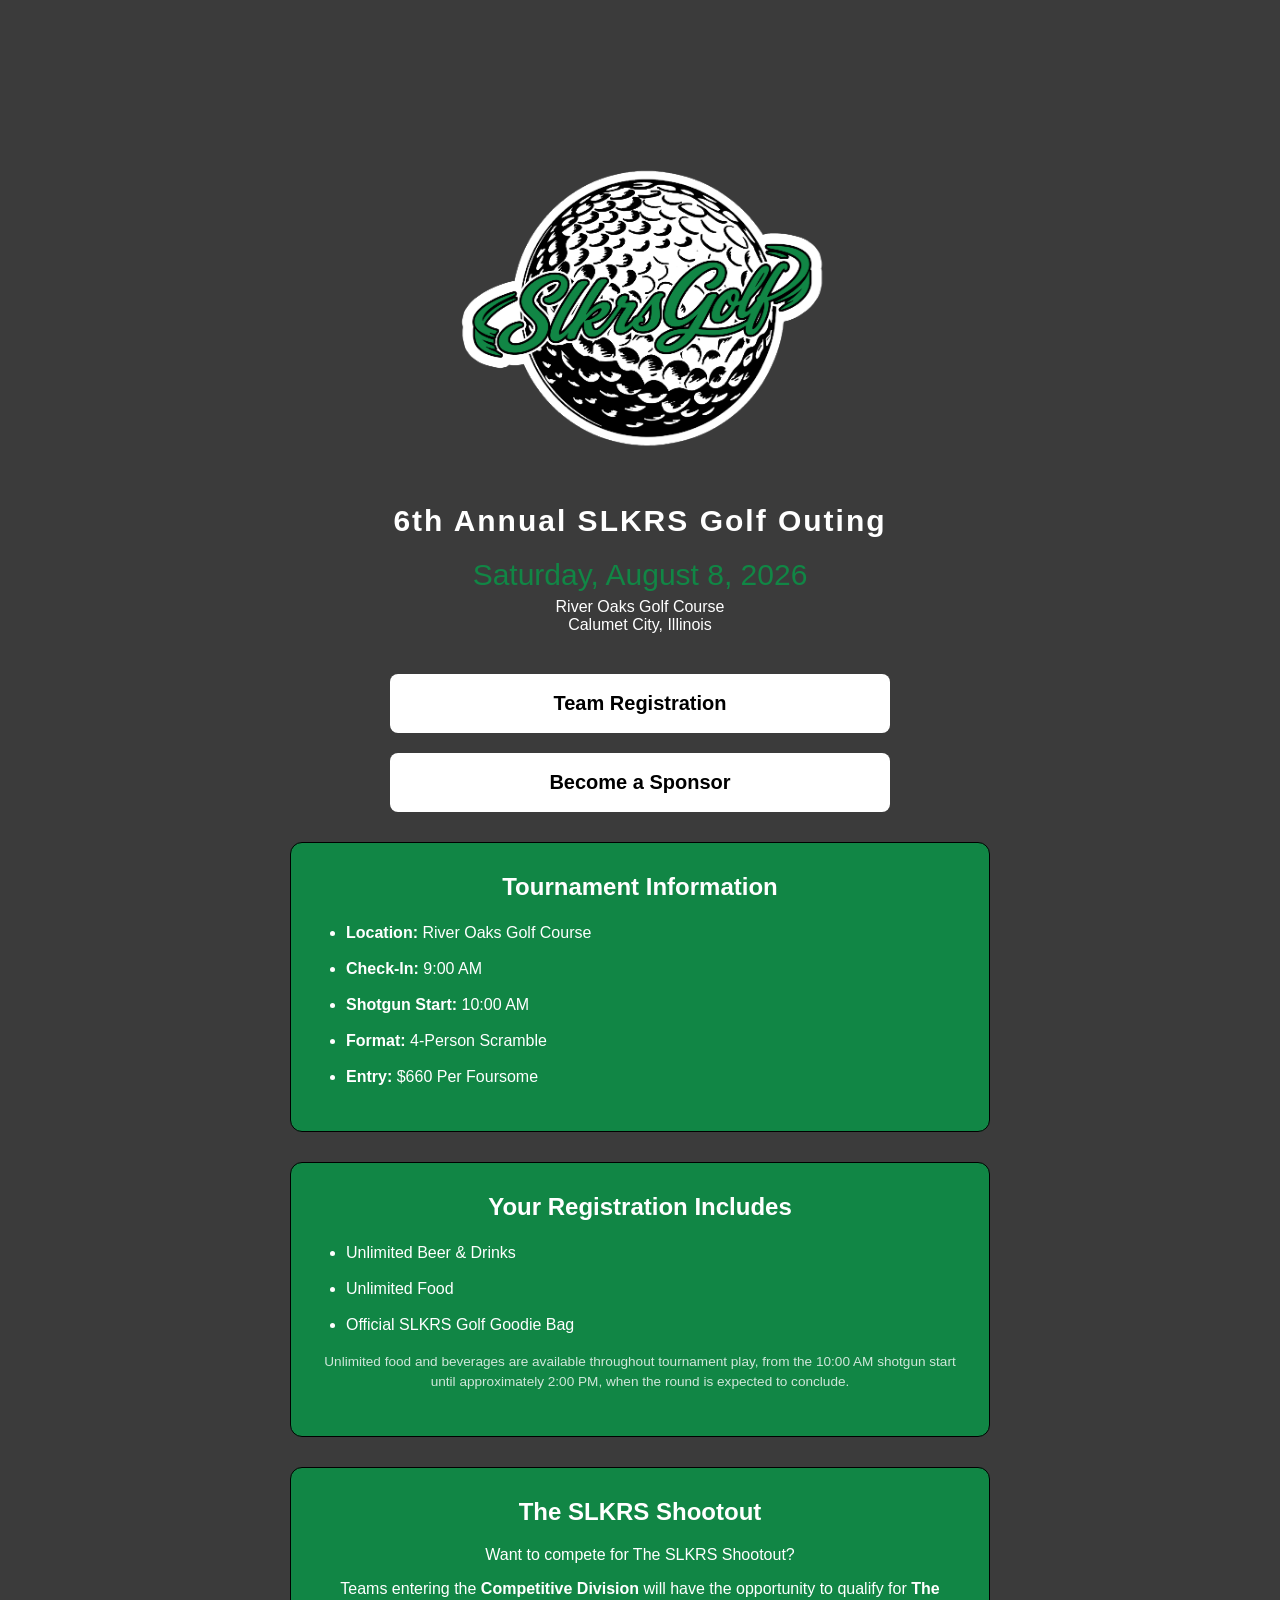
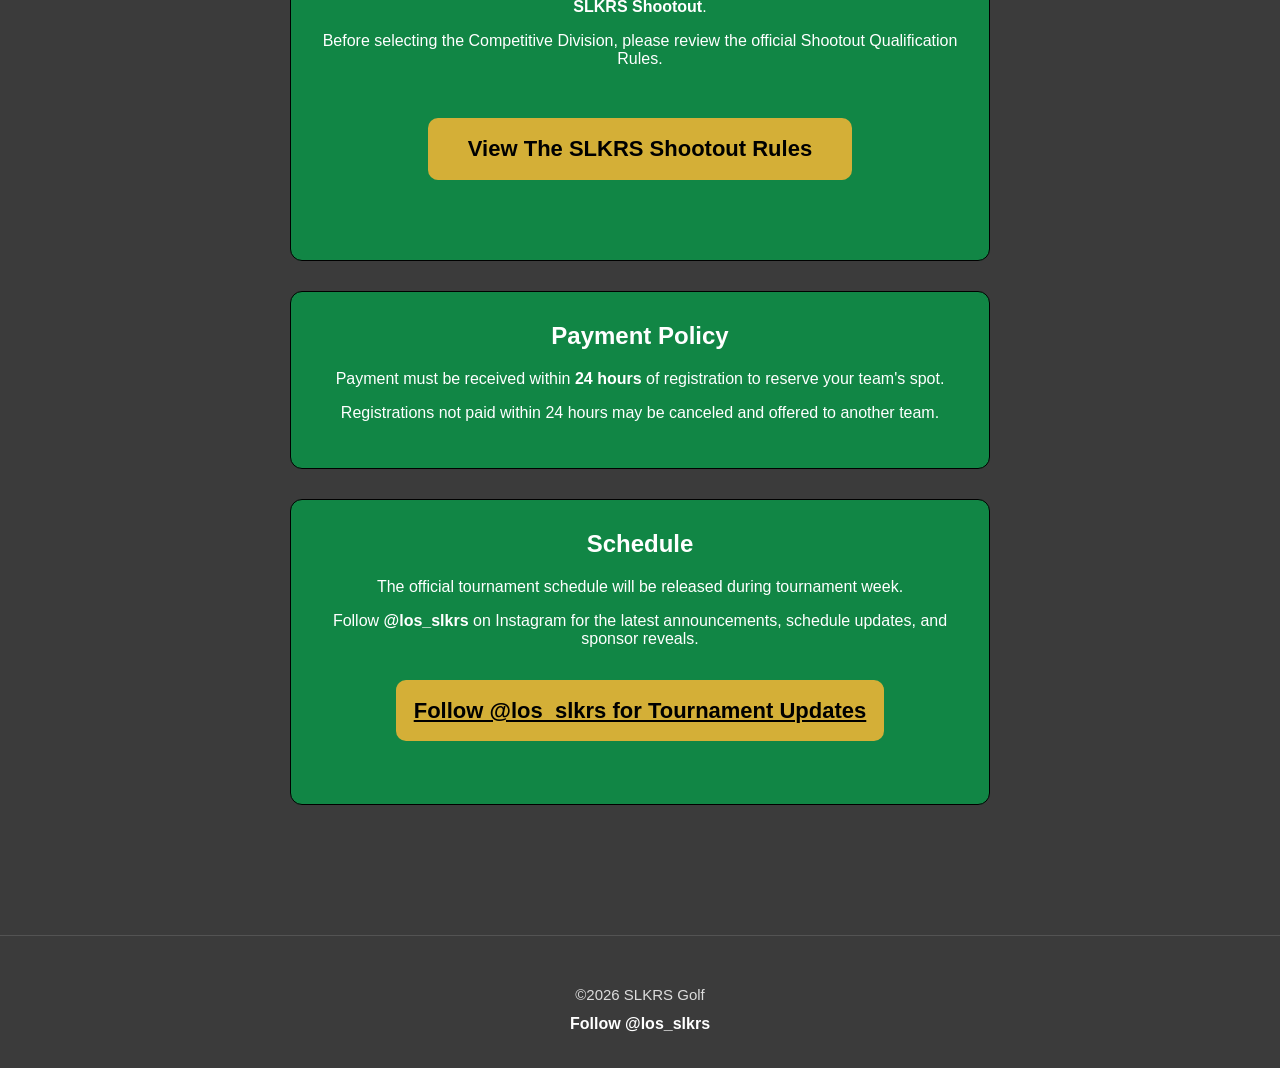
==== golf/index.html @ 3a93dcab "Launch Version 1.0 - SLKRS Golf Outing Website" ====
<!doctype html>
<html lang="en">
  <head>
    <meta charset="UTF-8" />
    <meta name="viewport" content="width=device-width, initial-scale=1.0" />
    <title>SLKRS Golf Outing | Home</title>

    <link rel="stylesheet" href="golf.css" />
    <script src="golf.js" defer></script>
    <link rel="icon" href="Slkrs-golf-logo.png" type="image/png" />
  </head>

  <body>
    <main class="golf-page">
      <section class="golf-hero">
        <img
          src="Slkrs-golf-logo.png"
          alt="SLKRS Golf Logo"
          class="golf-logo"
        />

        <h1>6th Annual SLKRS Golf Outing</h1>

        <p class="event-date">Saturday, August 8, 2026</p>

        <p class="course-location">
          River Oaks Golf Course<br />

          Calumet City, Illinois
        </p>

        <div class="hero-buttons">
          <a href="register.html" class="hero-btn"> Team Registration </a>

          <a href="sponsors.html" class="hero-btn"> Become a Sponsor </a>
        </div>
        <section class="registration-card">
          <h2>Tournament Information</h2>

          <ul>
            <li><strong>Location:</strong> River Oaks Golf Course</li>
            <li><strong>Check-In:</strong> 9:00 AM</li>
            <li><strong>Shotgun Start:</strong> 10:00 AM</li>
            <li><strong>Format:</strong> 4-Person Scramble</li>
            <li><strong>Entry:</strong> $660 Per Foursome</li>
          </ul>
        </section>

        <section class="registration-card">
          <h2>Your Registration Includes</h2>

          <ul>
            <li>Unlimited Beer & Drinks</li>
            <li>Unlimited Food</li>
            <li>Official SLKRS Golf Goodie Bag</li>
          </ul>

          <p class="small-note">
            Unlimited food and beverages are available throughout tournament
            play, from the 10:00 AM shotgun start until approximately 2:00 PM,
            when the round is expected to conclude.
          </p>
        </section>

        <section class="registration-card">
          <h2>The SLKRS Shootout</h2>

          <p>Want to compete for The SLKRS Shootout?</p>

          <p>
            Teams entering the <strong>Competitive Division</strong> will have
            the opportunity to qualify for <strong>The SLKRS Shootout</strong>.
          </p>

          <p>
            Before selecting the Competitive Division, please review the
            official Shootout Qualification Rules.
          </p>

          <div class="submit-section">
            <a href="shootout-rules.html" class="home-btn-small">
              View The SLKRS Shootout Rules
            </a>
          </div>
        </section>

        <section class="registration-card">
          <h2>Payment Policy</h2>

          <p>
            Payment must be received within <strong>24 hours</strong> of
            registration to reserve your team's spot.
          </p>

          <p>
            Registrations not paid within 24 hours may be canceled and offered
            to another team.
          </p>
        </section>

        <section class="registration-card">
          <h2>Schedule</h2>

          <p>
            The official tournament schedule will be released during tournament
            week.
          </p>

          <p>
            Follow <strong>@los_slkrs</strong> on Instagram for the latest
            announcements, schedule updates, and sponsor reveals.
          </p>

          <div class="submit-section">
            <a
              href="https://www.instagram.com/los_slkrs/"
              target="_blank"
              rel="noopener"
              class="submit-btn"
            >
              Follow @los_slkrs for Tournament Updates
            </a>
          </div>
        </section>
      </section>
    </main>
    <footer class="site-footer">
      <p>©2026 SLKRS Golf</p>

      <a
        href="https://www.instagram.com/los_slkrs/"
        target="_blank"
        rel="noopener"
      >
        Follow @los_slkrs
      </a>
    </footer>
  </body>
</html>
---- golf/golf.css ----
/* GLOBAL STYLES */
* {
  box-sizing: border-box;
}

body {
  margin: 0;
  background: #3b3b3b;
  color: #fff;
  font-family:
    "Gill Sans", "Gill Sans MT", Calibri, "Trebuchet MS", sans-serif, sans-serif;
}

/* Golf Home Page */
.golf-page {
  min-height: 100vh;
  width: 100%;
}

.golf-hero {
  text-align: center;
  padding: 40px 20px;
}

.golf-logo {
  width: 100%;
  max-width: 520px;
  animation: logoFloat 4s ease-in-out infinite;
}

@keyframes logoFloat {
  0% {
    transform: translateY(0) scale(1);
  }

  50% {
    transform: translateY(-8px) scale(1.03);
  }

  100% {
    transform: translateY(0) scale(1);
  }
}

h1 {
  margin-top: -60px;
  margin-bottom: -10px;
  font-size: 30px;
  letter-spacing: 2px;
  color: #fff;
}

.event-date {
  font-size: 30px;
  color: #118645;
  margin-bottom: -10px;
}

.hero-buttons {
  display: flex;
  flex-direction: column;
  align-items: center;
  gap: 20px;
  margin-top: 40px;
}

.hero-btn {
  display: inline-block;
  width: 100%;
  max-width: 500px;
  background: white;
  color: black;
  text-decoration: none;
  padding: 18px;
  border-radius: 8px;
  font-size: 20px;
  font-weight: bold;
  text-align: center;
  transition: 0.3s;
}

.hero-btn:hover {
  background: #118645;
  color: black;
}

.small-note {
  font-size: 0.85rem;
  opacity: 0.8;
  line-height: 1.5;
  margin-top: 15px;
}

/*Home Page Buttons*/
.home-btn-small {
  display: inline-block;
  padding: 18px 40px;
  background: #d4af37;
  color: #000;
  text-decoration: none;
  border-radius: 10px;
  font-size: 22px;
  font-weight: bold;
  transition: 0.3s;
}

.home-btn-small:hover {
  background: #e7bf4a;
}

/* Team Registration Page */
.registration-page {
  min-height: 100vh;
  background: #3b3b3b;
  color: #fff;
  padding: 30px 20px;
}

.back-link {
  color: #fff;
  text-decoration: none;
  font-size: 16px;
}

.form-header {
  text-align: center;
  max-width: 700px;
  margin: 40px auto;
}

.small-logo {
  width: 220px;
  margin-bottom: 20px;
}

/* Registration Form */
.form-header h1 {
  font-size: 42px;
  margin-bottom: 10px;
}

.form-header p {
  color: #cfcfcf;
  font-size: 18px;
}

.registration-card {
  max-width: 700px;
  margin: 30px auto;
  background: #118645;
  border: 1px solid #000000;
  border-radius: 12px;
  padding: 30px;
}

.registration-card h2 {
  margin-top: 0;
}

.form-group {
  display: flex;
  flex-direction: column;
  margin-bottom: 20px;
}

.form-group label {
  margin-bottom: 8px;
  font-weight: bold;
}

.form-group input {
  padding: 14px;
  border: 1px solid #333;
  border-radius: 8px;
  background: #ffffff;
  color: #000;
  font-size: 16px;
}

.form-group input:focus {
  outline: none;
  border-color: #d4af37;
}

.player-row {
  border-top: 1px solid #2a2a2a;
  padding-top: 20px;
  margin-top: 20px;
}

.player-row h3 {
  margin-bottom: 15px;
  color: #d4af37;
}

.form-group select {
  padding: 14px;
  border: 1px solid #333;
  border-radius: 8px;
  background: #1a1a1a;
  color: white;
  font-size: 16px;
}

.form-group select:focus {
  outline: none;
  border-color: #d4af37;
}

.helper-text {
  color: #ffffff;
  margin-bottom: 20px;
}

.radio-group {
  display: flex;
  flex-direction: column;
  gap: 12px;
  color: #ffffff;
  font-size: 23px;
}

.radio-description {
  margin: 0 0 20px 28px;
  color: #ffffff;
  font-size: 15px;
}

input[type="radio"] {
  width: 24px;
  height: 24px;
  accent-color: #d4af37; /* optional */
  cursor: pointer;
}
/*PAYMENT*/
.payment-box {
  background: #3b3b3b;
  border: 1px solid #000000;
  border-radius: 10px;
  padding: 20px;
  margin-top: 25px;
  text-align: center;
}

.payment-box h3 {
  margin-top: 0;
  color: #d4af37;
}

.payment-policy {
  margin-top: 30px;
  padding: 20px;
  border-left: 4px solid #d4af37;
  background: #3b3b3b;
}

.payment-policy h3 {
  margin-top: 0;
}

.payment-policy p {
  line-height: 1.6;
  color: #d0d0d0;
}

/*SUBMIT BUTTON*/
.agreement {
  max-width: 700px;
  margin: 0 auto 25px;
  text-align: center;
  color: #bdbdbd;
  font-size: 15px;
  line-height: 1.6;
}
.submit-section {
  text-align: center;
  margin: 50px 0;
}

.submit-btn {
  width: 100%;
  max-width: 700px;
  padding: 18px;
  background: #d4af37;
  color: #000;
  border: none;
  border-radius: 10px;
  font-size: 22px;
  font-weight: bold;
  cursor: pointer;
  transition: 0.3s;
}

.submit-btn:hover {
  background: #e7bf4a;
}

/* Success Message */
.success-message {
  display: none;
  max-width: 700px;
  margin: 60px auto;
  padding: 50px 40px;
  background: #188d45;
  border-radius: 18px;
  text-align: center;
  color: white;
  animation: fadeIn 0.5s ease;
  box-shadow: 0 15px 40px rgba(0, 0, 0, 0.35);
}

.success-icon {
  font-size: 70px;
  margin-bottom: 20px;
}

.success-message h2 {
  font-size: 42px;
  margin-bottom: 20px;
}

.success-message p {
  font-size: 20px;
  line-height: 1.8;
  margin-bottom: 18px;
}

.home-btn {
  display: inline-block;
  margin-top: 25px;
  padding: 16px 40px;
  background: white;
  color: #188d45;
  text-decoration: none;
  border-radius: 999px;
  font-weight: bold;
  transition: 0.25s;
}

.home-btn:hover {
  transform: translateY(-2px);
}

@keyframes fadeIn {
  from {
    opacity: 0;
    transform: translateY(15px);
  }

  to {
    opacity: 1;
    transform: translateY(0);
  }
}

/* RULES PAGE */
.back-home {
  color: white;
  text-decoration: none;
  font-weight: bold;
  font-size: 18px;
  transition: 0.25s;
}

.back-home:hover {
  color: #1fb955;
}

.registration-card ul,
.registration-card ol {
  text-align: left;
  max-width: 800px;
  margin: 20px auto 0;
  padding-left: 25px;
}

.registration-card li {
  margin-bottom: 12px;
  line-height: 1.5;
}

/*footer*/
.site-footer {
  width: 100%;
  text-align: center;
  padding: 50px 20px 35px;
  margin-top: 60px;
  border-top: 1px solid rgba(255, 255, 255, 0.12);
}

.site-footer p {
  margin: 0;
  color: #ddd;
  font-size: 15px;
}

.site-footer a {
  display: inline-block;
  margin-top: 12px;
  color: #fff;
  font-weight: 700;
  text-decoration: none;
  transition: 0.25s;
}

.site-footer a:hover {
  color: #1fb955;
}
/* SPONSORS PAGE */
.sponsor-text {
  max-width: 650px;
  margin: 0 auto;
  line-height: 1.8;
  font-size: 18px;
  color: #ffffff;
}

.sponsor-contact {
  margin-top: 25px;
  font-size: 20px;
  font-weight: bold;
  color: #d4af37;
}
.sponsor-card {
  text-align: left;
}

.sponsor-card h2 {
  text-align: center;
}

.sponsor-price {
  text-align: center;
  font-size: 26px;
  font-weight: bold;
  color: #d4af37;
  margin: 10px 0 20px;
}
.back-home {
  display: inline-block;
  margin-top: 30px;
}

/* Responsive Design */
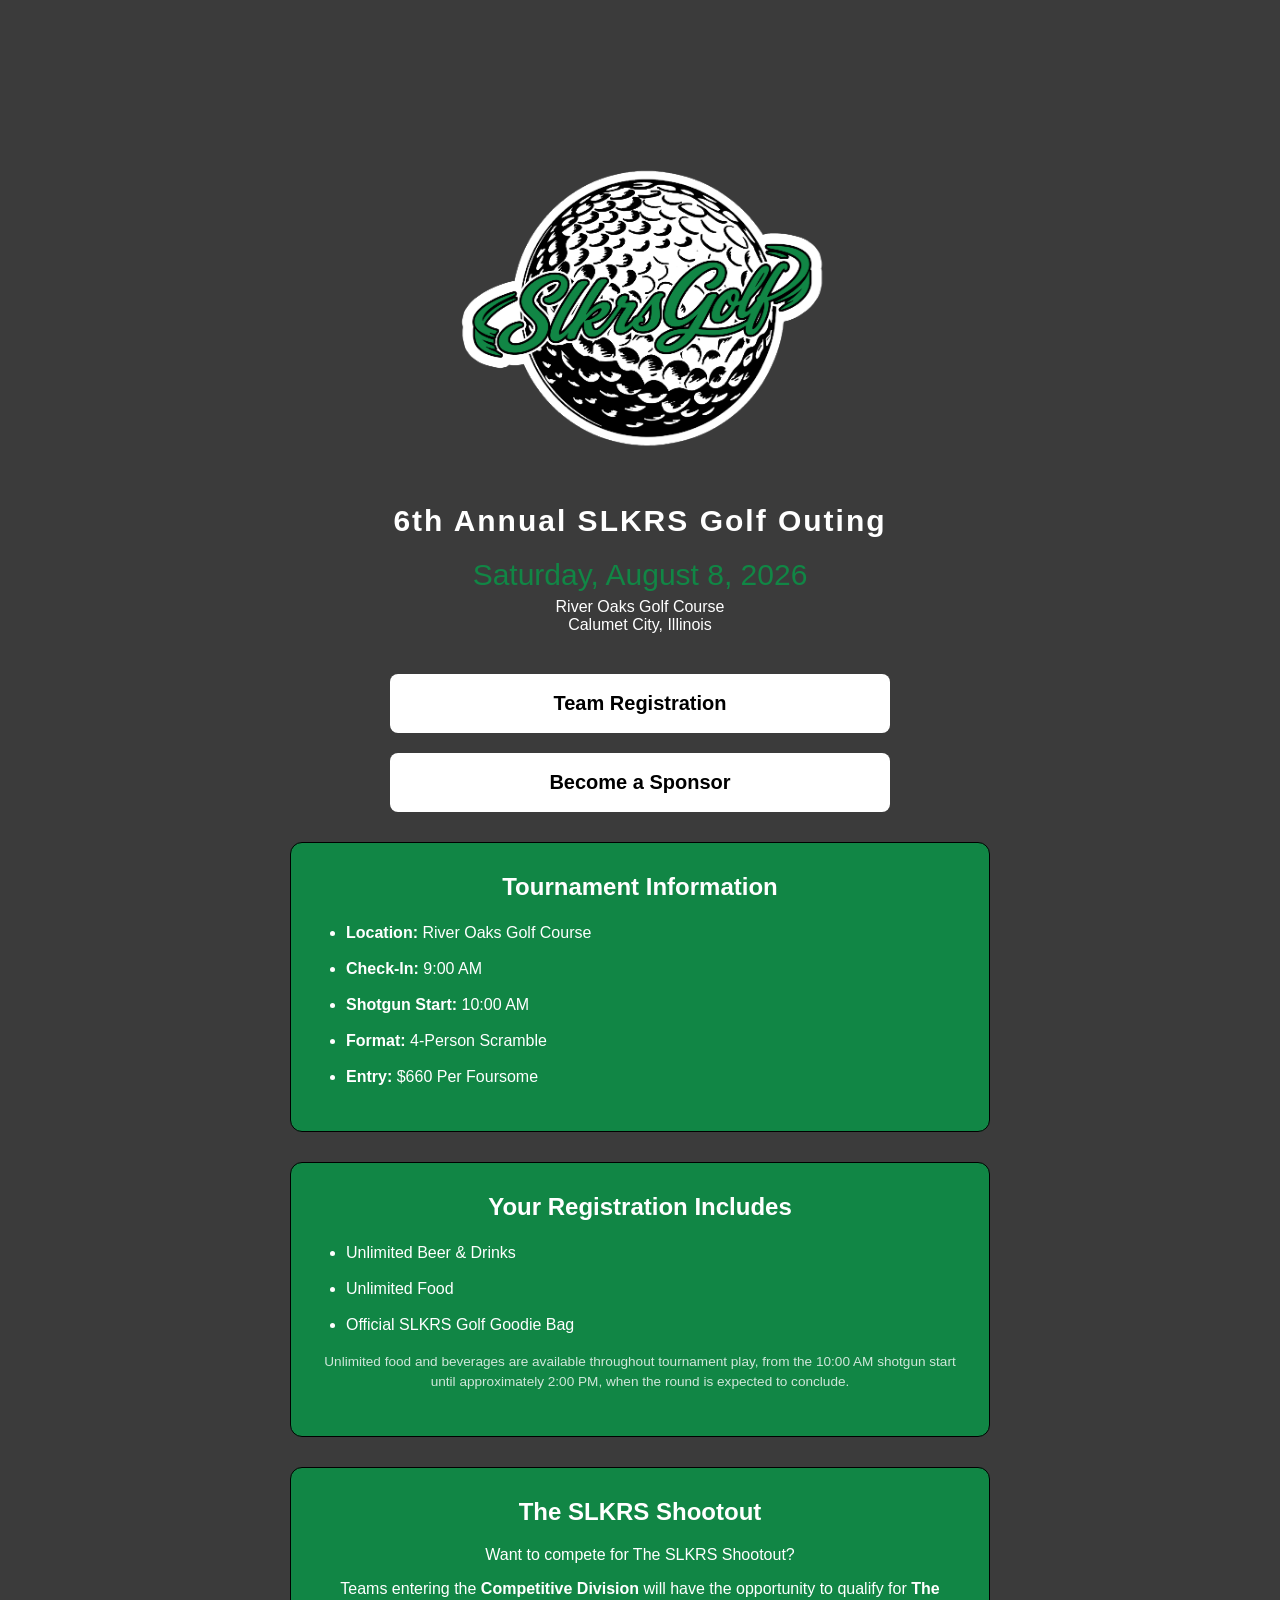
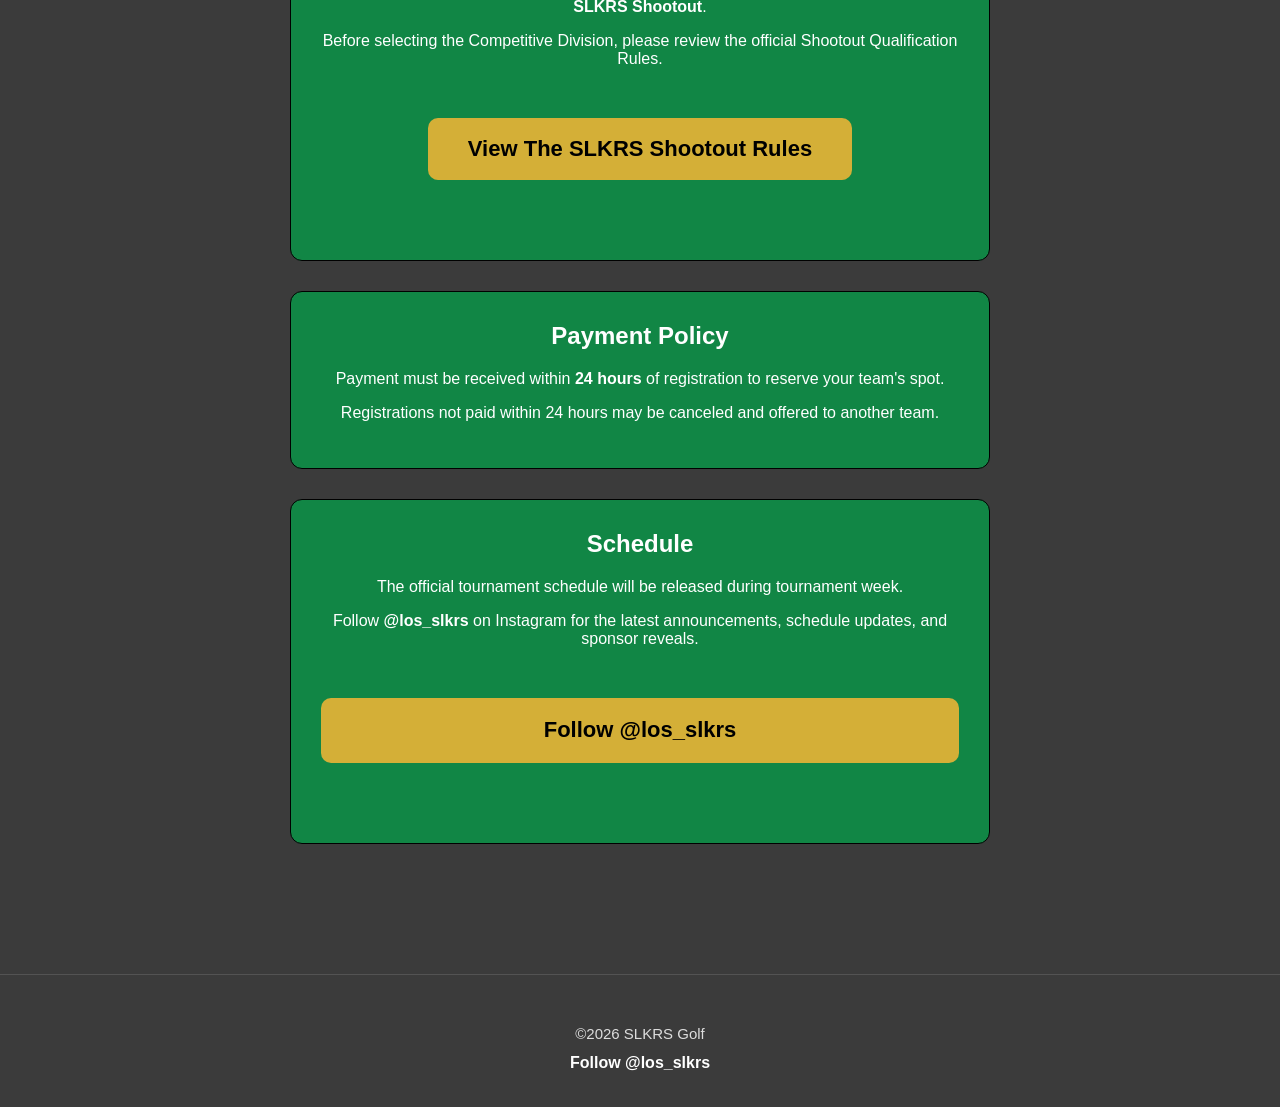
==== commit 2a912bf0: "Updated follow button" ====
--- a/golf/index.html
+++ b/golf/index.html
@@ -118,7 +118,7 @@
               rel="noopener"
               class="submit-btn"
             >
-              Follow @los_slkrs for Tournament Updates
+              Follow @los_slkrs
             </a>
           </div>
         </section>
--- a/golf/golf.css
+++ b/golf/golf.css
@@ -278,17 +278,22 @@
 }
 
 .submit-btn {
+  display: inline-block;
   width: 100%;
   max-width: 700px;
-  padding: 18px;
+  padding: 18px 24px;
   background: #d4af37;
   color: #000;
   border: none;
   border-radius: 10px;
   font-size: 22px;
   font-weight: bold;
+  text-align: center;
+  text-decoration: none;
+  line-height: 1.3;
+  white-space: normal;
+  transition: 0.3s;
   cursor: pointer;
-  transition: 0.3s;
 }
 
 .submit-btn:hover {
@@ -442,3 +447,10 @@
 }
 
 /* Responsive Design */
+@media (max-width: 600px) {
+  .submit-btn {
+    max-width: 300px;
+    font-size: 18px;
+    padding: 16px 20px;
+  }
+}
